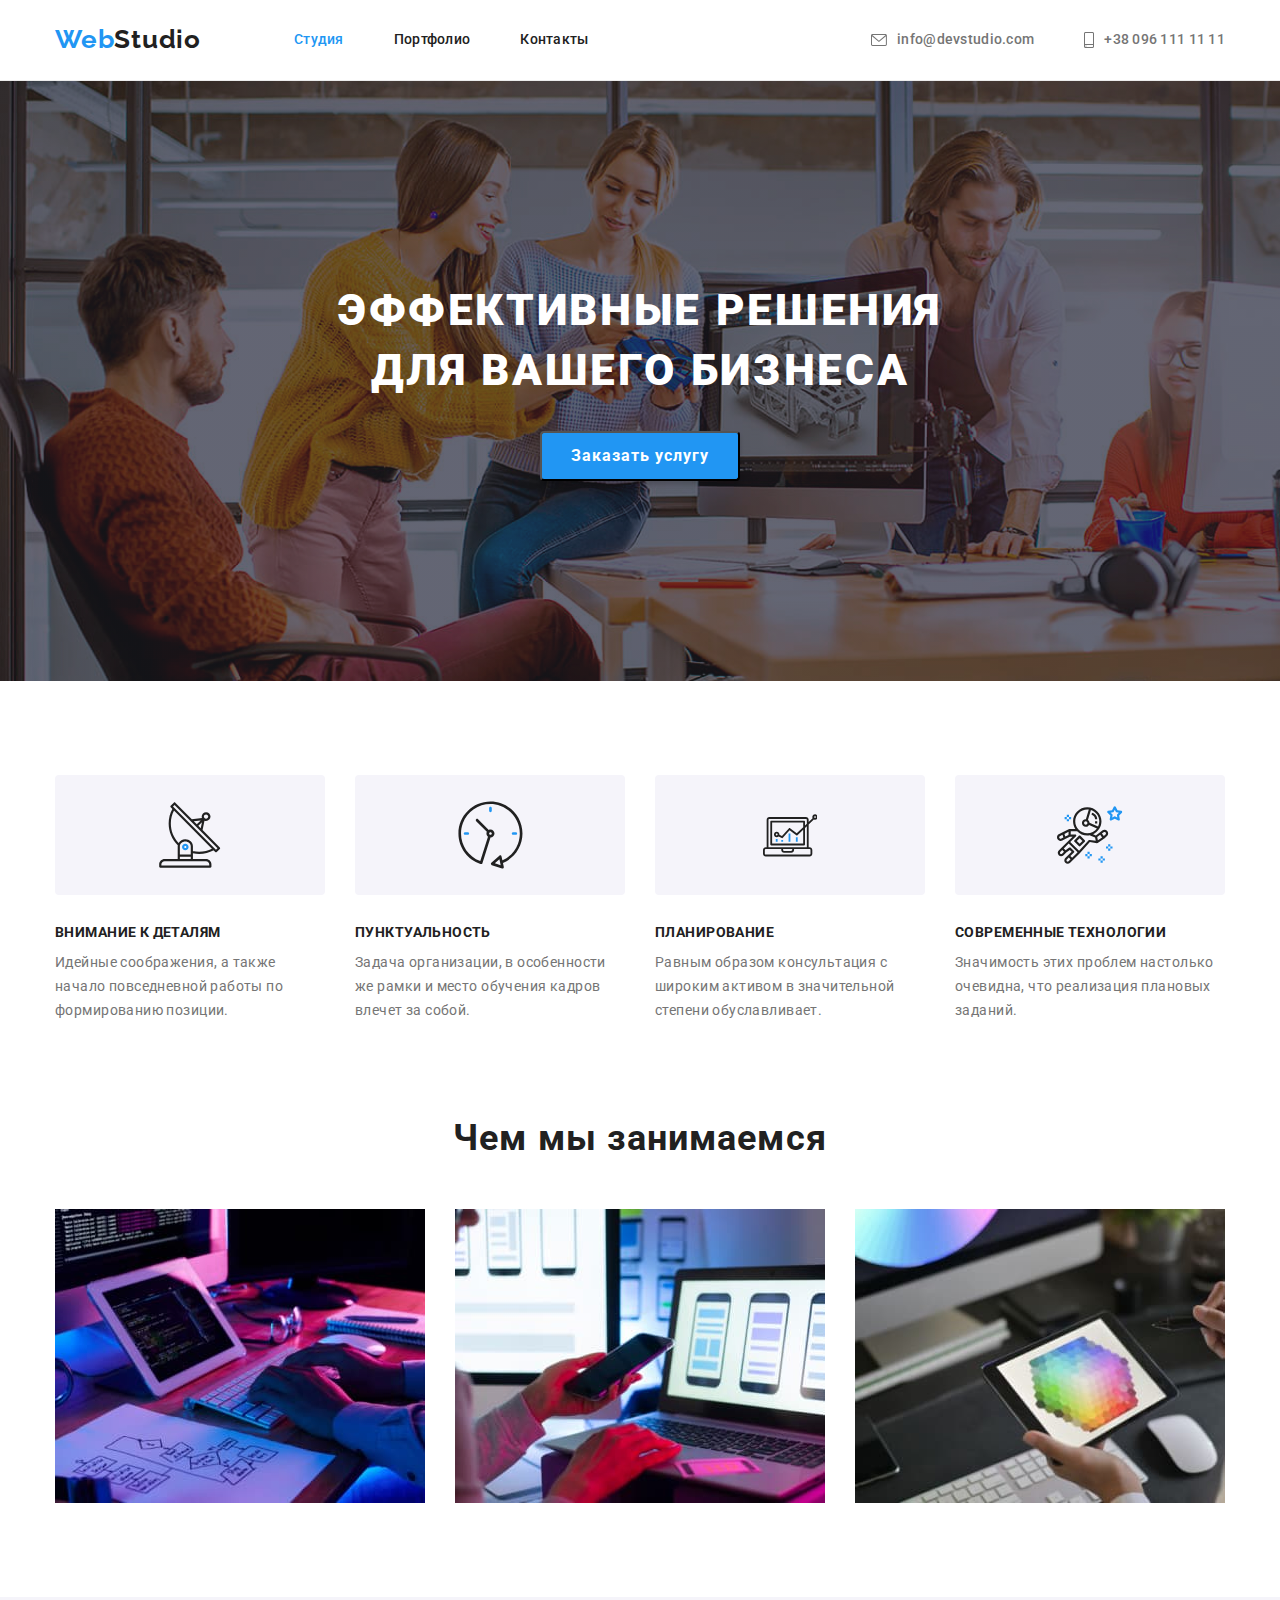
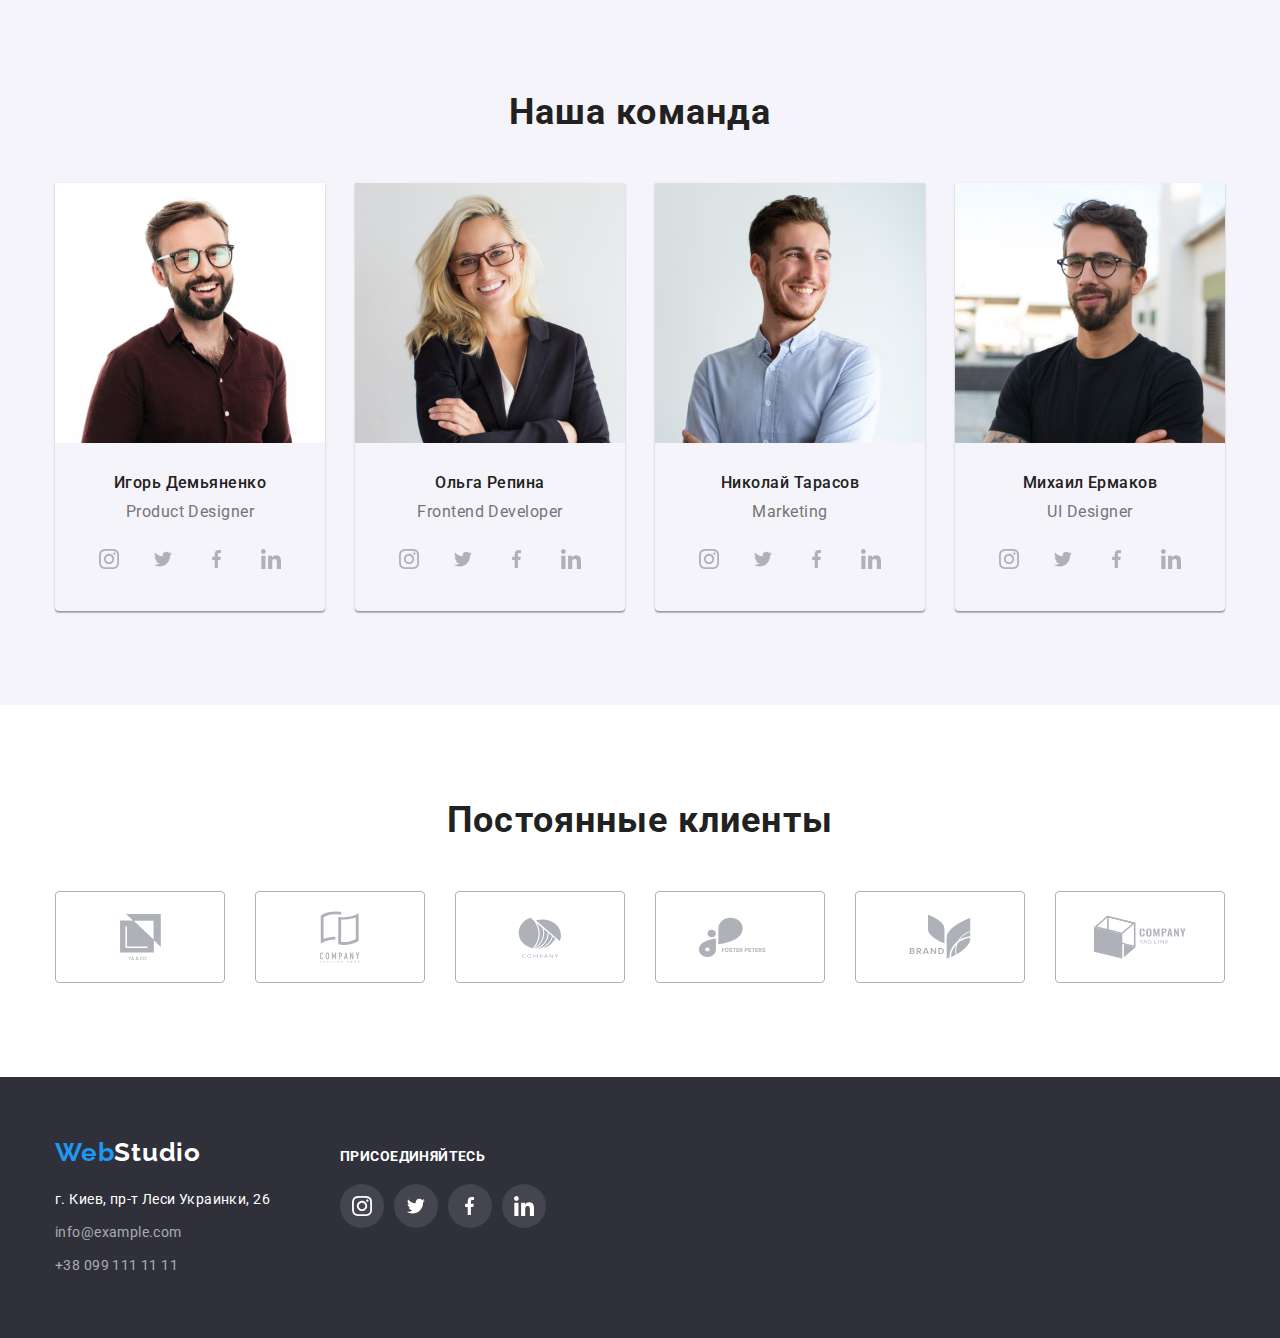
==== index.html @ 5fdf77e5 "переносит из дз4 в репо дз5" ====
<!DOCTYPE html>
<html lang="en">
  <head>
    <meta charset="UTF-8" />
    <meta http-equiv="X-UA-Compatible" content="IE=edge" />
    <meta name="viewport" content="width=device-width, initial-scale=1.0" />
    <link rel="preconnect" href="https://fonts.googleapis.com" />
    <link rel="preconnect" href="https://fonts.gstatic.com" crossorigin />
    <link
      href="https://fonts.googleapis.com/css2?family=Raleway:wght@700&family=Roboto:wght@400;500;700;900&display=swap"
      rel="stylesheet"
    />
    <link
      rel="stylesheet"
      href="https://cdnjs.cloudflare.com/ajax/libs/modern-normalize/1.1.0/modern-normalize.min.css"
    />
    <link rel="stylesheet" href="./css/styles.css" />
    <title>Webstudio</title>
  </head>
  <body>
    <header class="header">
      <div class="container">
        <nav class="header-nav">
          <a href="./index.html" class="logo-link"><span class="logo-accent">Web</span>Studio</a>
          <ul class="nav-list">
            <li class="nav-item">
              <a href="./index.html" class="nav-link current-link">Студия</a>
            </li>
            <li class="nav-item">
              <a href="./portfolio.html" class="nav-link">Портфолио</a>
            </li>
            <li class="nav-item"><a href="" class="nav-link">Контакты</a></li>
          </ul>
          <ul class="contacts-list">
            <li class="contacts-item">
              <a href="mailto:info@devstudio.com" class="contacts-link">
                <svg class="header-icon" width="16px" height="12px">
                  <use href="./images/icons.svg#icon-mail"></use>
                </svg>
                info@devstudio.com
              </a>
            </li>
            <li class="contact-item">
              <a href="tel:+380961111111" class="contacts-link">
                <svg class="header-icon" width="10px" height="16px">
                  <use href="./images/icons.svg#icon-phone"></use></svg
                >+38 096 111 11 11
              </a>
            </li>
          </ul>
        </nav>
      </div>
    </header>
    <main>
      <!------------------------------ Герой ---------------------------------->
        <section class="section hero">
          <div class="container">
            <h1 class="hero-title">Эффективные решения <br />для вашего бизнеса</h1>
            <button type="button" class="button">Заказать услугу</button>
          </div>
        </section>

      <!------------------ Наши преимущества ---------------------------------->
      <section class="section">
        <div class="container">
          <ul class="features-list">
            <li class="features-item">
              <div class="icon-background">
                <svg width="65.32px" height="70px">
                  <use href="./images/icons.svg#icon-antenna"></use>
                </svg>
              </div>
              <h3 class="features-title">Внимание к деталям</h3>
              <p class="features-text">
                Идейные соображения, а также начало повседневной работы по формированию позиции.
              </p>
            </li>
            <li class="features-item">
              <div class="icon-background">
                <svg width="66.96px" height="70px">
                  <use href="./images/icons.svg#icon-clock"></use>
                </svg>
              </div>
              <h3 class="features-title">Пунктуальность</h3>
              <p class="features-text">
                Задача организации, в особенности же рамки и место обучения кадров влечет за собой.
              </p>
            </li>
            <li class="features-item">
              <div class="icon-background">
                <svg width="54.83px" height="60.66px">
                  <use href="./images/icons.svg#icon-diagram"></use>
                </svg>
              </div>
              <h3 class="features-title">Планирование</h3>
              <p class="features-text">
                Равным образом консультация с широким активом в значительной степени обуславливает.
              </p>
            </li>
            <li class="features-item">
              <div class="icon-background">
                <svg width="65.32px" height="70px">
                  <use href="./images/icons.svg#icon-astronaut"></use>
                </svg>
              </div>
              <h3 class="features-title">Современные технологии</h3>
              <p class="features-text">
                Значимость этих проблем настолько очевидна, что реализация плановых заданий.
              </p>
            </li>
          </ul>
        </div>
      </section>
      <!------------------------ Чем мы занимаемся ------------------------->
      <section class="section activity">
        <div class="container">
          <h2 class="section-title">Чем мы занимаемся</h2>
          <ul class="activity-list">
            <li class="activity-item">
              <img src="./images/img.jpg" alt="работа по блок схемам" width="370" height="294" />
            </li>
            <li class="activity-item">
              <img
                src="./images/img1.jpg"
                alt="разработка мобильного по"
                width="370"
                height="294"
              />
            </li>
            <li class="activity-item">
              <img
                src="./images/img2.jpg"
                alt="разработка дизайна проектов"
                width="370"
                height="294"
              />
            </li>
          </ul>
        </div>
      </section>
      <!----------------------- Наша команда ------------------------------------>
      <section class="section team">
        <div class="container">
          <h2 class="section-title">Наша команда</h2>
          <ul class="team-list">
            <li class="team-item">
              <img
                src="./images/igor.jpg"
                alt="сотрудник игорь демьяненко"
                width="270"
                height="260"
                class="teammate-photo"
              />
              <div class="teammate-wrap">
                <h3 class="teammate-name">Игорь Демьяненко</h3>
                <p class="teammate-post">Product Designer</p>
                <ul class="social-list">
                  <li class="social-item">
                    <a href="" class="social-link"
                      ><svg class="social-icon" width="20px" height="20px">
                        <use href="./images/icons.svg#icon-instagram"></use></svg
                    ></a>
                  </li>
                  <li class="social-item">
                    <a href="" class="social-link"
                      ><svg class="social-icon" width="20px" height="16.25px">
                        <use href="./images/icons.svg#icon-twitter"></use></svg
                    ></a>
                  </li>
                  <li class="social-item">
                    <a href="" class="social-link"
                      ><svg class="social-icon" width="10px" height="20px">
                        <use href="./images/icons.svg#icon-facebook"></use></svg
                    ></a>
                  </li>
                  <li class="social-item">
                    <a href="" class="social-link"
                      ><svg class="social-icon" width="20px" height="20px">
                        <use href="./images/icons.svg#icon-linkedin"></use></svg
                    ></a>
                  </li>
                </ul>
              </div>
            </li>
            <li class="team-item">
              <img
                src="./images/olga.jpg"
                alt="сотрудник ольга репина"
                width="270"
                height="260"
                class="teammate-photo"
              />
              <div class="teammate-wrap">
                <h3 class="teammate-name">Ольга Репина</h3>
                <p class="teammate-post">Frontend Developer</p>
                <ul class="social-list">
                  <li class="social-item">
                    <a href="" class="social-link"
                      ><svg class="social-icon" width="20px" height="20px">
                        <use href="./images/icons.svg#icon-instagram"></use></svg
                    ></a>
                  </li>
                  <li class="social-item">
                    <a href="" class="social-link"
                      ><svg class="social-icon" width="20px" height="16.25px">
                        <use href="./images/icons.svg#icon-twitter"></use></svg
                    ></a>
                  </li>
                  <li class="social-item">
                    <a href="" class="social-link"
                      ><svg class="social-icon" width="10px" height="20px">
                        <use href="./images/icons.svg#icon-facebook"></use></svg
                    ></a>
                  </li>
                  <li class="social-item">
                    <a href="" class="social-link"
                      ><svg class="social-icon" width="20px" height="20px">
                        <use href="./images/icons.svg#icon-linkedin"></use></svg
                    ></a>
                  </li>
                </ul>
              </div>
            </li>
            <li class="team-item">
              <img
                src="./images/nikola.jpg"
                alt="сотрудник николай тарасов"
                width="270"
                height="260"
                class="teammate-photo"
              />
              <div class="teammate-wrap">
                <h3 class="teammate-name">Николай Тарасов</h3>
                <p class="teammate-post">Marketing</p>
                <ul class="social-list">
                  <li class="social-item">
                    <a href="" class="social-link"
                      ><svg class="social-icon" width="20px" height="20px">
                        <use href="./images/icons.svg#icon-instagram"></use></svg
                    ></a>
                  </li>
                  <li class="social-item">
                    <a href="" class="social-link"
                      ><svg class="social-icon" width="20px" height="16.25px">
                        <use href="./images/icons.svg#icon-twitter"></use></svg
                    ></a>
                  </li>
                  <li class="social-item">
                    <a href="" class="social-link"
                      ><svg class="social-icon" width="10px" height="20px">
                        <use href="./images/icons.svg#icon-facebook"></use></svg
                    ></a>
                  </li>
                  <li class="social-item">
                    <a href="" class="social-link"
                      ><svg class="social-icon" width="20px" height="20px">
                        <use href="./images/icons.svg#icon-linkedin"></use></svg
                    ></a>
                  </li>
                </ul>
              </div>
            </li>
            <li class="team-item">
              <img
                src="./images/mihail.jpg"
                alt="сотрудник михаил ермаков"
                width="270"
                height="260"
                class="teammate-photo"
              />
              <div class="teammate-wrap">
                <h3 class="teammate-name">Михаил Ермаков</h3>
                <p class="teammate-post">UI Designer</p>
                <ul class="social-list">
                  <li class="social-item">
                    <a href="" class="social-link"
                      ><svg class="social-icon" width="20px" height="20px">
                        <use href="./images/icons.svg#icon-instagram"></use></svg
                    ></a>
                  </li>
                  <li class="social-item">
                    <a href="" class="social-link"
                      ><svg class="social-icon" width="20px" height="16.25px">
                        <use href="./images/icons.svg#icon-twitter"></use></svg
                    ></a>
                  </li>
                  <li class="social-item">
                    <a href="" class="social-link"
                      ><svg class="social-icon" width="10px" height="20px">
                        <use href="./images/icons.svg#icon-facebook"></use></svg
                    ></a>
                  </li>
                  <li class="social-item">
                    <a href="" class="social-link"
                      ><svg class="social-icon" width="20px" height="20px">
                        <use href="./images/icons.svg#icon-linkedin"></use></svg
                    ></a>
                  </li>
                </ul>
              </div>
            </li>
          </ul>
        </div>
      </section>
      <section class="section">
        <div class="container">
          <h2 class="section-title">Постоянные клиенты</h2>
          <ul class="clients-list">
            <li class="clients-item">
              <a href="" class="clients-link">
                <svg class="clients-icon" width="41px" height="46.7px">
                  <use href="./images/icons.svg#icon-yaco"></use>
                </svg>
              </a>
            </li>
            <li class="clients-item">
              <a href="" class="clients-link">
                <svg class="clients-icon" width="40px" height="52px">
                  <use href="./images/icons.svg#icon-taglinehere"></use>
                </svg>
              </a>
            </li>
            <li class="clients-item">
              <a href="" class="clients-link">
                <svg class="clients-icon" width="43.46px" height="41.18px">
                  <use href="./images/icons.svg#icon-company"></use>
                </svg>
              </a>
            </li>
            <li class="clients-item">
              <a href="" class="clients-link">
                <svg class="clients-icon" width="84.44px" height="40.62px">
                  <use href="./images/icons.svg#icon-foresterpeters"></use>
                </svg>
              </a>
            </li>
            <li class="clients-item">
              <a href="" class="clients-link">
                <svg class="clients-icon" width="62.54px" height="45.43px">
                  <use href="./images/icons.svg#icon-brand"></use>
                </svg>
              </a>
            </li>
            <li class="clients-item">
              <a href="" class="clients-link">
                <svg class="clients-icon" width="93.79px" height="43.93px">
                  <use href="./images/icons.svg#icon-companytagline"></use>
                </svg>
              </a>
            </li>
          </ul>
        </div>
      </section>
    </main>
    <footer class="footer-section">
      <div class="container footer">
        <div class="address-wrapper">
          <a href="/" class="footer-logo"><span class="logo-accent">Web</span>Studio</a>
          <address class="address">
            г. Киев, пр-т Леси Украинки, 26
            <a href="mailto:info@example.com" class="footer-contacts">info@example.com</a>
            <a href="tel:+380991111111" class="footer-contacts">+38 099 111 11 11</a>
          </address>
        </div>
        <div class="slogan-wrap">
          <h3 class="footer-slogan">Присоединяйтесь</h3>
          <ul class="social-list footer">
            <li class="social-item">
              <a href="" class="social-link footer"
                ><svg class="social-icon" width="20px" height="20px">
                  <use href="./images/icons.svg#icon-instagram"></use></svg
              ></a>
            </li>
            <li class="social-item">
              <a href="" class="social-link footer"
                ><svg class="social-icon" width="20px" height="16.25px">
                  <use href="./images/icons.svg#icon-twitter"></use></svg
              ></a>
            </li>
            <li class="social-item">
              <a href="" class="social-link footer"
                ><svg class="social-icon" width="10px" height="20px">
                  <use href="./images/icons.svg#icon-facebook"></use></svg
              ></a>
            </li>
            <li class="social-item">
              <a href="" class="social-link footer"
                ><svg class="social-icon" width="20px" height="20px">
                  <use href="./images/icons.svg#icon-linkedin"></use></svg
              ></a>
            </li>
          </ul>
        </div>
      </div>
    </footer>
  </body>
</html>
---- css/styles.css ----
:root {
    --brand-color:#2196F3;
    --title-color:#212121;
    --text-color:#757575;
    --white-color:#FFFFFF;
    --contact-color:rgba(255, 255, 255, 0.6);
    --main-background:#FFFFFF;
    --secondary-background:#F5F4FA;
    --icon-color:#AFB1B8;
}

body {
    color: var(--text-color);
    font-family: roboto, sans-serif;
}

ul {
list-style: none;
margin: 0px;
padding: 0px;
}

h1,h2,h3,h4,h5,h6 {
    margin: 0px;
}

p{
    margin: 0px;
}

img {
    display: block;
    max-width: 100%;
    height: auto;
}

.container {
    width: 1200px;
    margin: 0 auto;
    padding-left: 15px;
    padding-right: 15px;
}

/* Header */
.header {
    border-bottom: 1px solid #ECECEC;
}

.header-nav {
    display: flex;
    align-items: center;
}

.logo-accent {
    color:var(--brand-color);
}

.logo-link {
    display: block;
    padding-top: 24px;
    padding-bottom: 25px;
    margin-right: 93px;

    color:var(--title-color);

    font-family: Raleway, sans-serif;
    font-weight: 700;
    font-size: 26px;
    line-height: 1.19;
    letter-spacing: 0.03em;
    text-decoration: none;
}

.nav-list {
    display: flex;

    color: var(--title-color);

    font-weight: 500;
    font-size: 14px;
    line-height: 1.14;
    letter-spacing: 0.02em;
    list-style: none;
}

.nav-item:not(:last-child) {
    margin-right: 50px;
}

.nav-link {
    display: block;
    padding-top: 32px;
    padding-bottom: 32px;

    color: inherit;
    text-decoration: none;
}

.nav-link:hover, .nav-link:focus, .contacts-link:hover, .contacts-link:focus {
    color: var(--brand-color);
}

.contacts-list {
    display: flex;
    margin-left: auto;
    align-items: center;
}

.contacts-item:not(:last-child) {
    margin-right: 50px;
}

.contacts-link {
    display: flex;
    padding-top: 32px;
    padding-bottom: 32px;
    align-items: center;
    color: var(--text-color);

    font-weight: 500;
    font-size: 14px;
    line-height: 1.14;
    letter-spacing: 0.02em;
    text-decoration: none;
}

.header-icon {
    margin-right: 10px;
    fill: currentColor;
}

.current-link {
    color: var(--brand-color);
}

/* Hero */

.section.hero {
    max-width: 1600px;
    height: 600px;
    margin-left: auto;
    margin-right: auto;
    padding-top: 200px;
    padding-bottom: 200px;
    
    background-image: linear-gradient(to right, rgba(47, 48, 58, 0.4), rgba(47, 48, 58, 0.4)), url(../images/hero-img.png);
    
    background-size: cover;
    text-align: center;
}

.hero-title {
    margin-bottom: 30px;
    color: var(--white-color);

    font-weight: 900;
    font-size: 44px;
    line-height: 1.36;
    text-align: center;
    letter-spacing: 0.06em;
    text-transform: uppercase;
}

.button {
    display: inline-block;
    width: 200px;
    height: 50px;
    
    color: var(--white-color);
    background-color: var(--brand-color);
    border-radius: 4px;
    box-shadow: 0px 4px 4px rgba(0, 0, 0, 0.15);   

    font-weight: 700;
    font-size: 16px;
    line-height: 1.88;
    text-align: center;
    letter-spacing: 0.06em;

    cursor: pointer;
}

/*Our features */
.section {
    padding-top: 94px;
    padding-bottom: 94px;
    background-color: var(--main-background);
}

.features-list {
    display: flex;
}

.features-item {
    width: 270px;
}

.features-item:not(:last-child) {
    margin-right: 30px;
}

.icon-background {
    display: flex;
    justify-content: center;
    align-items: center;
    width: 270px;
    height: 120px;
    margin-bottom: 30px;

    background: var(--secondary-background);
    border-radius: 4px;
}

.features-title {
    margin-bottom: 10px;
    color: var(--title-color);

    font-weight: 700;
    font-size: 14px;
    line-height: 1.14;
    letter-spacing: 0.03em;
    text-transform: uppercase;
}

.features-text {
    font-weight: 400;
    font-size: 14px;
    line-height: 1.71;
    letter-spacing: 0.03em;
}

/*Activity*/

.section.activity {
    padding-top: 0px;
}

.section-title {
    margin-bottom: 50px;
    color: var(--title-color);

    font-weight: 700;
    font-size: 36px;
    line-height: 1.17;
    text-align: center;
    letter-spacing: 0.03em;
}

.activity-list {
    display: flex;
}

.activity-item {
    width: calc((100% - 60px) /3);
}

.activity-item:not(:last-child) {
    margin-right: 30px;
}

 /* Team */
.team {
    background-color: var(--secondary-background);
}

.team-list {
    display: flex;
}

.team-item {
    width: calc((100%-90)/4);
    margin-right: 30px;

    box-shadow: 0px 1px 3px rgba(0, 0, 0, 0.12),
    0px 1px 1px rgba(0, 0, 0, 0.14),
    0px 2px 1px rgba(0, 0, 0, 0.2);
    border-radius: 0px 0px 4px 4px;
}

.team-item:nth-child(4n) {
    margin-right: 0px;
}

.teammate-wrap {
    padding-top: 30px;
    padding-bottom: 30px;
}

.teammate-name {
    color: var(--title-color);

    font-weight: 500;
    font-size: 16px;
    line-height: 1.19;
    text-align: center;
    letter-spacing: 0.03em;
}

.teammate-post {
    margin-top: 10px;
    font-weight: 400;
    font-size: 16px;
    line-height: 1.19;
    text-align: center;
    letter-spacing: 0.03em;
}

.social-item:not(:last-child) {
    margin-right: 10px;
}

.social-list {
    display: flex;
    align-items: center;
    justify-content: center;

    margin-top: 16px;
}

.social-link {
    display: flex;
    align-items: center;
    justify-content: center;
    
    width: 44px;
    height: 44px;

    color: var(--icon-color);

    border-radius: 50%;
}

.social-icon {
    fill: currentColor;
}

.social-link:hover, .social-link:focus {
    color: var(--white-color);
    background-color: var(--brand-color);
}

.clients-list {
    display: flex;
    align-items: center;
    justify-content: center;
}

.clients-item:not(:last-child) {
    margin-right: 30px;
}

.clients-link{
    display:flex;
    align-items: center;
    justify-content: center;

    width: 170px;
    height: 92px;

    color: var(--icon-color);

    border: 1px solid #AFB1B8;
    border-radius: 4px;
    }

    .clients-icon {
        fill: currentColor;
    }

.clients-link:hover, .clients-link:focus {
    border-color: var(--brand-color);
    color: var(--brand-color);

}


/* Footer */
.footer-section {
    background-color: #2F303A;
    padding: 60px 0px;
}

.container.footer {
    display: flex;
    align-items: baseline;
}

.address-wrapper {
    margin-right: 70px;
}

.footer-logo {
    color: #FFFFFF;

    font-family: raleway, sans-serif;
    font-weight: 700;
    font-size: 26px;
    line-height: 1.19;
    letter-spacing: 0.03em;
    text-decoration: none;
}

.address {
    margin-top: 20px;

    color: #FFFFFF;

    font-style: normal;
    font-weight: 400;
    font-size: 14px;
    line-height: 1.71;
    letter-spacing: 0.03em;
}

.footer-contacts {
    display: block;
    margin-top: 9px;

    color: rgba(255, 255, 255, 0.6);
    text-decoration: none;
}

.footer-contacts:hover, .footer-contacts:focus {
    color: var(--brand-color);
}

.footer-slogan {
    color: var(--white-color);
    font-weight: 700;
    font-size: 14px;
    line-height: 16px;
    text-transform: uppercase;
    letter-spacing: 0.03em;
}

.social-list.footer {
    display: flex;
    margin-top: 20px;
}

.social-link.footer {
    color: var(--white-color);
    background-color: rgba(255, 255, 255, 0.1);
}

.social-link.footer:hover, .social-link.footer:focus {
    background-color: var(--brand-color);
}
/* Portfolio.html */
/*Projects */
.projects-button {
    color: var(--title-color);
    background-color: #F5F4FA;
    border: none;
    border-radius: 4px;

    font-weight: 500;
    font-size: 16px;
    line-height: 1.62;
    text-align: center;
    letter-spacing: 0.03em;
}

.filter-list {
    display: flex;
    justify-content: center;
}

.filter-item:not(:last-child) {
    margin-right: 8px;
}

.projects-button {
    padding: 6px 22px;
}

.projects-button:hover, .projects-button:focus {
    color: var(--white-color);
    background-color: var(--brand-color);

    box-shadow: 0px 3px 1px rgba(0, 0, 0, 0.1),
    0px 1px 2px rgba(0, 0, 0, 0.08),
    0px 2px 2px rgba(0, 0, 0, 0.12);
    
    cursor: pointer;
}

.projects-list {
    display: flex;
    flex-wrap: wrap;
    margin-top: 50px;
}

.projects-item {
    width: calc((100% - 60px) / 3);
    margin-right: 30px;
    margin-bottom: 30px;
}

.projects-item:hover, .projects-item:focus {
    box-shadow: 0px 1px 1px rgba(0, 0, 0, 0.12),
    0px 4px 4px rgba(0, 0, 0, 0.06),
    1px 4px 6px rgba(0, 0, 0, 0.16);

    cursor: pointer;
}

.projects-item:nth-last-child(-n + 3) {
    margin-bottom: 0px;
}


.projects-item:nth-child(3n) {
    margin-right: 0px;
}

.projects-wrap {
    padding-top: 20px;
    padding-left: 24px;
    padding-bottom: 20px;
    border-bottom: 1px solid #EEEEEE;
    border-left: 1px solid #EEEEEE;
    border-right: 1px solid #EEEEEE;
}

.project-name {
    color: var(--title-color);

    font-weight: 700;
    font-size: 18px;
    line-height: 2;
    letter-spacing: 0.06em;
}

.project-type {
margin-top: 4px;
font-weight: 400;
font-size: 16px;
line-height: 1.87;
letter-spacing: 0.03em;
}
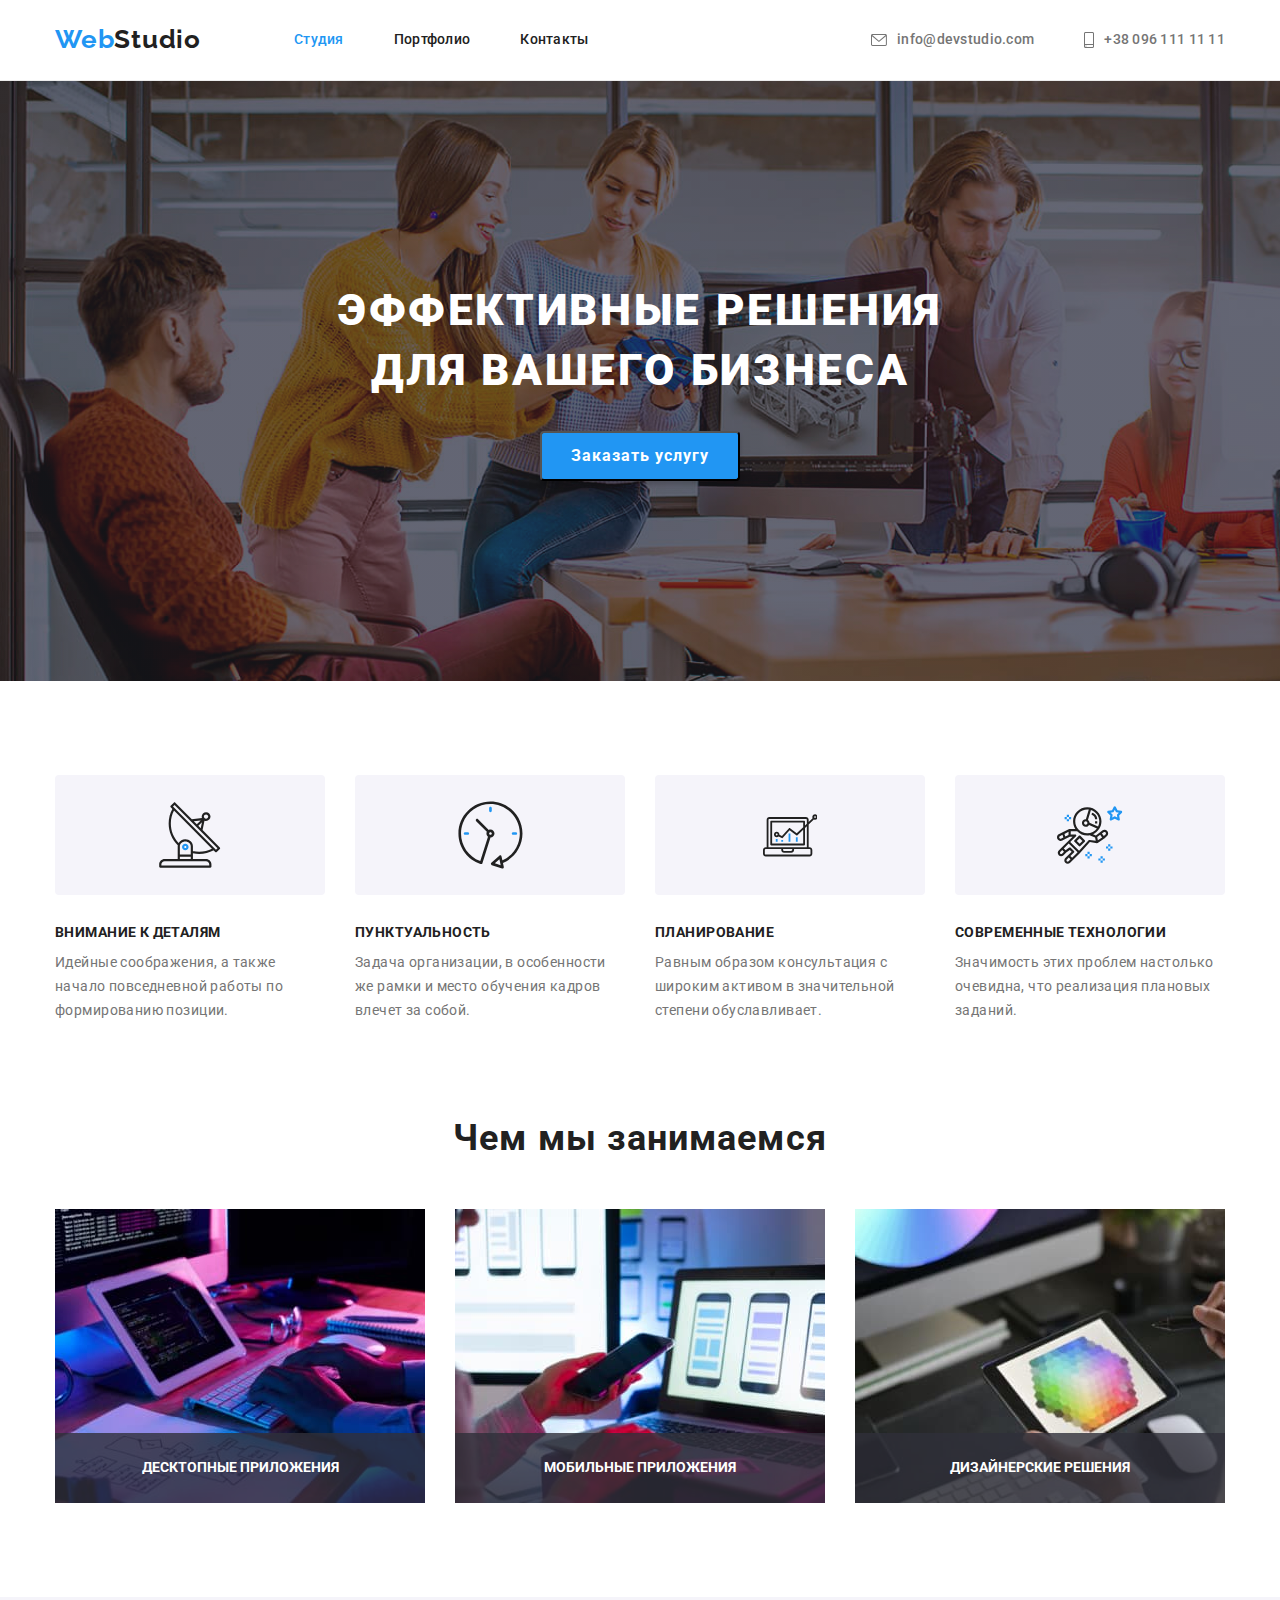
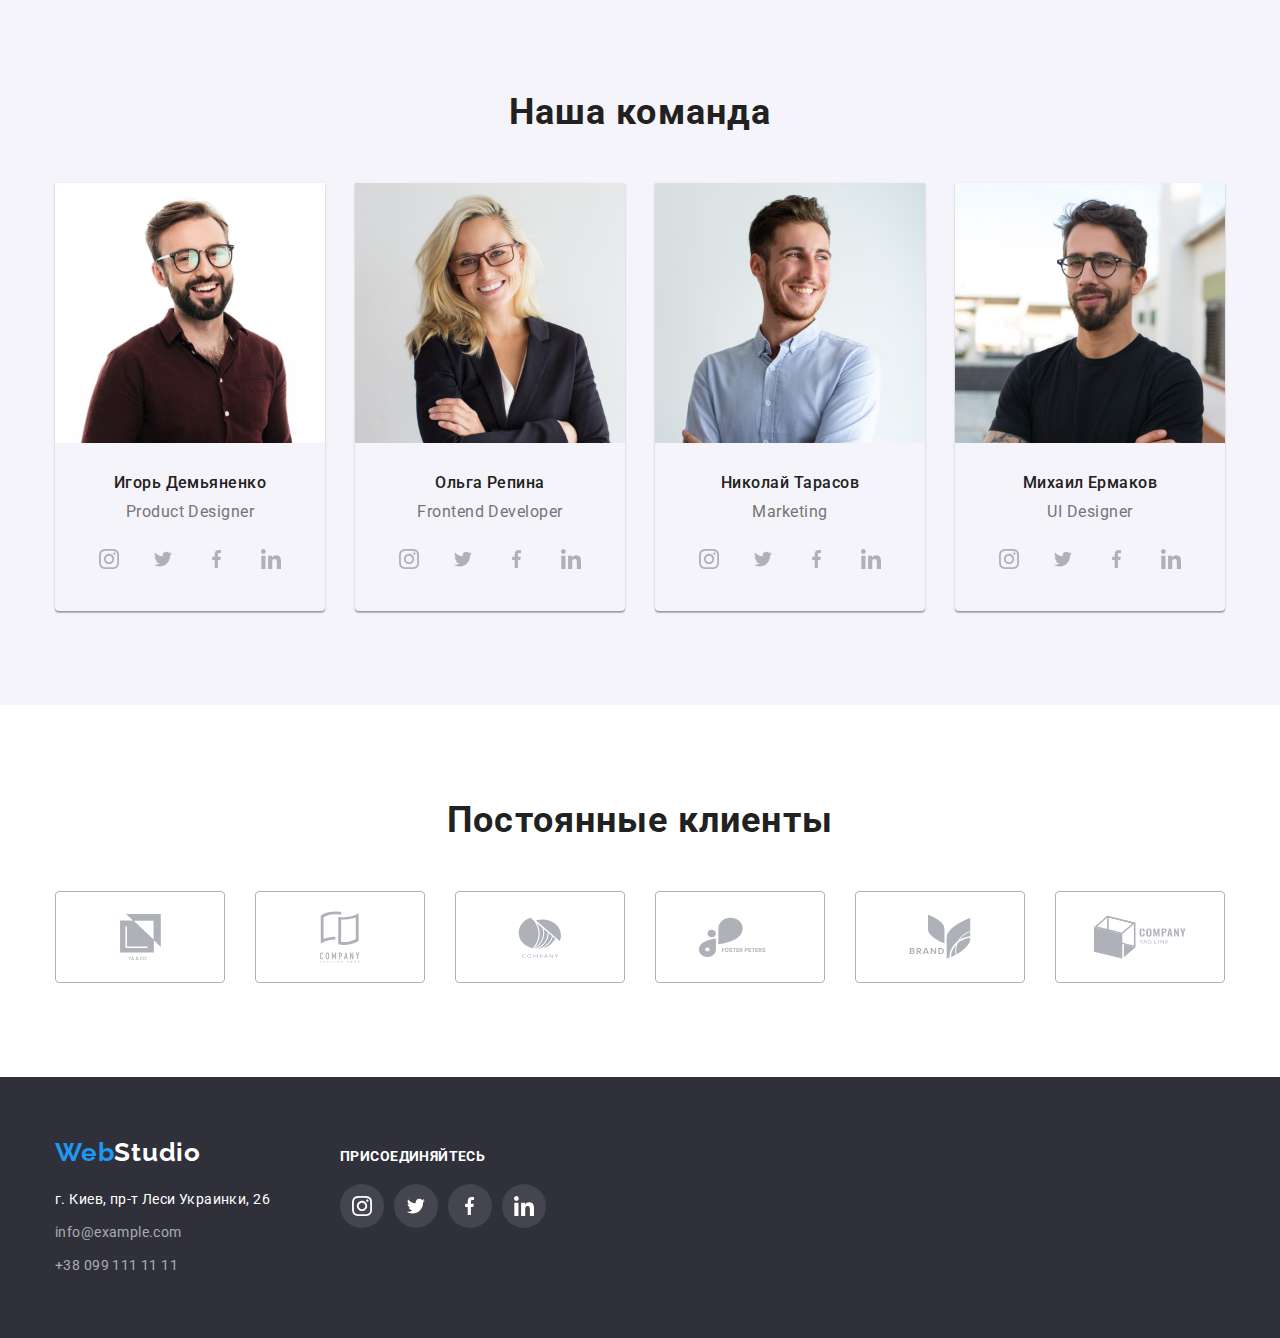
==== commit 5fdd2b00: "добавляет позиционирование жлемента активити" ====
--- a/index.html
+++ b/index.html
@@ -53,12 +53,12 @@
     </header>
     <main>
       <!------------------------------ Герой ---------------------------------->
-        <section class="section hero">
-          <div class="container">
-            <h1 class="hero-title">Эффективные решения <br />для вашего бизнеса</h1>
-            <button type="button" class="button">Заказать услугу</button>
-          </div>
-        </section>
+      <section class="section hero">
+        <div class="container">
+          <h1 class="hero-title">Эффективные решения <br />для вашего бизнеса</h1>
+          <button type="button" class="button">Заказать услугу</button>
+        </div>
+      </section>
 
       <!------------------ Наши преимущества ---------------------------------->
       <section class="section">
@@ -118,6 +118,7 @@
           <ul class="activity-list">
             <li class="activity-item">
               <img src="./images/img.jpg" alt="работа по блок схемам" width="370" height="294" />
+              <div class="activity-thumb"><p class="thumb-text">Десктопные приложения</p></div>
             </li>
             <li class="activity-item">
               <img
@@ -126,6 +127,7 @@
                 width="370"
                 height="294"
               />
+              <div class="activity-thumb"><p class="thumb-text">Мобильные приложения</p></div>
             </li>
             <li class="activity-item">
               <img
@@ -134,6 +136,7 @@
                 width="370"
                 height="294"
               />
+              <div class="activity-thumb"><p class="thumb-text">Дизайнерские решения</p></div>
             </li>
           </ul>
         </div>
--- a/css/styles.css
+++ b/css/styles.css
@@ -1,12 +1,12 @@
 :root {
-    --brand-color:#2196F3;
-    --title-color:#212121;
-    --text-color:#757575;
-    --white-color:#FFFFFF;
-    --contact-color:rgba(255, 255, 255, 0.6);
-    --main-background:#FFFFFF;
-    --secondary-background:#F5F4FA;
-    --icon-color:#AFB1B8;
+    --brand-color: #2196f3;
+    --title-color: #212121;
+    --text-color: #757575;
+    --white-color: #ffffff;
+    --contact-color: rgba(255, 255, 255, 0.6);
+    --main-background: #ffffff;
+    --secondary-background: #f5f4fa;
+    --icon-color: #afb1b8;
 }
 
 body {
@@ -15,16 +15,21 @@
 }
 
 ul {
-list-style: none;
-margin: 0px;
-padding: 0px;
-}
-
-h1,h2,h3,h4,h5,h6 {
+    list-style: none;
     margin: 0px;
-}
-
-p{
+    padding: 0px;
+}
+
+h1,
+h2,
+h3,
+h4,
+h5,
+h6 {
+    margin: 0px;
+}
+
+p {
     margin: 0px;
 }
 
@@ -43,7 +48,7 @@
 
 /* Header */
 .header {
-    border-bottom: 1px solid #ECECEC;
+    border-bottom: 1px solid #ececec;
 }
 
 .header-nav {
@@ -52,7 +57,7 @@
 }
 
 .logo-accent {
-    color:var(--brand-color);
+    color: var(--brand-color);
 }
 
 .logo-link {
@@ -61,7 +66,7 @@
     padding-bottom: 25px;
     margin-right: 93px;
 
-    color:var(--title-color);
+    color: var(--title-color);
 
     font-family: Raleway, sans-serif;
     font-weight: 700;
@@ -96,7 +101,10 @@
     text-decoration: none;
 }
 
-.nav-link:hover, .nav-link:focus, .contacts-link:hover, .contacts-link:focus {
+.nav-link:hover,
+.nav-link:focus,
+.contacts-link:hover,
+.contacts-link:focus {
     color: var(--brand-color);
 }
 
@@ -142,9 +150,10 @@
     margin-right: auto;
     padding-top: 200px;
     padding-bottom: 200px;
-    
-    background-image: linear-gradient(to right, rgba(47, 48, 58, 0.4), rgba(47, 48, 58, 0.4)), url(../images/hero-img.png);
-    
+
+    background-image: linear-gradient(to right, rgba(47, 48, 58, 0.4), rgba(47, 48, 58, 0.4)),
+        url(../images/hero-img.png);
+
     background-size: cover;
     text-align: center;
 }
@@ -165,11 +174,11 @@
     display: inline-block;
     width: 200px;
     height: 50px;
-    
+
     color: var(--white-color);
     background-color: var(--brand-color);
     border-radius: 4px;
-    box-shadow: 0px 4px 4px rgba(0, 0, 0, 0.15);   
+    box-shadow: 0px 4px 4px rgba(0, 0, 0, 0.15);
 
     font-weight: 700;
     font-size: 16px;
@@ -251,14 +260,40 @@
 }
 
 .activity-item {
-    width: calc((100% - 60px) /3);
+    position: relative;
+
+    width: calc((100% - 60px) / 3);
 }
 
 .activity-item:not(:last-child) {
     margin-right: 30px;
 }
 
- /* Team */
+.activity-thumb {
+    display: flex;
+    justify-content: center;
+    align-items: center;
+
+    position: absolute;
+    left: 0%;
+    bottom: 0%;
+
+    width: 370px;
+    height: 70px;
+
+    background-color: rgba(47, 48, 58, 0.8);
+}
+
+.thumb-text {
+    color: var(--white-color);
+    font-weight: 700;
+    text-transform: uppercase;
+
+    font-size: 14px;
+    line-height: 1.14;
+}
+
+/* Team */
 .team {
     background-color: var(--secondary-background);
 }
@@ -268,12 +303,11 @@
 }
 
 .team-item {
-    width: calc((100%-90)/4);
+    width: calc((100%-90) / 4);
     margin-right: 30px;
 
-    box-shadow: 0px 1px 3px rgba(0, 0, 0, 0.12),
-    0px 1px 1px rgba(0, 0, 0, 0.14),
-    0px 2px 1px rgba(0, 0, 0, 0.2);
+    box-shadow: 0px 1px 3px rgba(0, 0, 0, 0.12), 0px 1px 1px rgba(0, 0, 0, 0.14),
+        0px 2px 1px rgba(0, 0, 0, 0.2);
     border-radius: 0px 0px 4px 4px;
 }
 
@@ -321,7 +355,7 @@
     display: flex;
     align-items: center;
     justify-content: center;
-    
+
     width: 44px;
     height: 44px;
 
@@ -334,7 +368,8 @@
     fill: currentColor;
 }
 
-.social-link:hover, .social-link:focus {
+.social-link:hover,
+.social-link:focus {
     color: var(--white-color);
     background-color: var(--brand-color);
 }
@@ -349,8 +384,8 @@
     margin-right: 30px;
 }
 
-.clients-link{
-    display:flex;
+.clients-link {
+    display: flex;
     align-items: center;
     justify-content: center;
 
@@ -359,24 +394,23 @@
 
     color: var(--icon-color);
 
-    border: 1px solid #AFB1B8;
+    border: 1px solid #afb1b8;
     border-radius: 4px;
-    }
-
-    .clients-icon {
-        fill: currentColor;
-    }
-
-.clients-link:hover, .clients-link:focus {
+}
+
+.clients-icon {
+    fill: currentColor;
+}
+
+.clients-link:hover,
+.clients-link:focus {
     border-color: var(--brand-color);
     color: var(--brand-color);
-
-}
-
+}
 
 /* Footer */
 .footer-section {
-    background-color: #2F303A;
+    background-color: #2f303a;
     padding: 60px 0px;
 }
 
@@ -390,7 +424,7 @@
 }
 
 .footer-logo {
-    color: #FFFFFF;
+    color: #ffffff;
 
     font-family: raleway, sans-serif;
     font-weight: 700;
@@ -403,7 +437,7 @@
 .address {
     margin-top: 20px;
 
-    color: #FFFFFF;
+    color: #ffffff;
 
     font-style: normal;
     font-weight: 400;
@@ -420,7 +454,8 @@
     text-decoration: none;
 }
 
-.footer-contacts:hover, .footer-contacts:focus {
+.footer-contacts:hover,
+.footer-contacts:focus {
     color: var(--brand-color);
 }
 
@@ -443,14 +478,16 @@
     background-color: rgba(255, 255, 255, 0.1);
 }
 
-.social-link.footer:hover, .social-link.footer:focus {
+.social-link.footer:hover,
+.social-link.footer:focus {
     background-color: var(--brand-color);
 }
+
 /* Portfolio.html */
 /*Projects */
 .projects-button {
     color: var(--title-color);
-    background-color: #F5F4FA;
+    background-color: #f5f4fa;
     border: none;
     border-radius: 4px;
 
@@ -474,14 +511,14 @@
     padding: 6px 22px;
 }
 
-.projects-button:hover, .projects-button:focus {
+.projects-button:hover,
+.projects-button:focus {
     color: var(--white-color);
     background-color: var(--brand-color);
 
-    box-shadow: 0px 3px 1px rgba(0, 0, 0, 0.1),
-    0px 1px 2px rgba(0, 0, 0, 0.08),
-    0px 2px 2px rgba(0, 0, 0, 0.12);
-    
+    box-shadow: 0px 3px 1px rgba(0, 0, 0, 0.1), 0px 1px 2px rgba(0, 0, 0, 0.08),
+        0px 2px 2px rgba(0, 0, 0, 0.12);
+
     cursor: pointer;
 }
 
@@ -497,10 +534,10 @@
     margin-bottom: 30px;
 }
 
-.projects-item:hover, .projects-item:focus {
-    box-shadow: 0px 1px 1px rgba(0, 0, 0, 0.12),
-    0px 4px 4px rgba(0, 0, 0, 0.06),
-    1px 4px 6px rgba(0, 0, 0, 0.16);
+.projects-item:hover,
+.projects-item:focus {
+    box-shadow: 0px 1px 1px rgba(0, 0, 0, 0.12), 0px 4px 4px rgba(0, 0, 0, 0.06),
+        1px 4px 6px rgba(0, 0, 0, 0.16);
 
     cursor: pointer;
 }
@@ -508,7 +545,6 @@
 .projects-item:nth-last-child(-n + 3) {
     margin-bottom: 0px;
 }
-
 
 .projects-item:nth-child(3n) {
     margin-right: 0px;
@@ -518,9 +554,9 @@
     padding-top: 20px;
     padding-left: 24px;
     padding-bottom: 20px;
-    border-bottom: 1px solid #EEEEEE;
-    border-left: 1px solid #EEEEEE;
-    border-right: 1px solid #EEEEEE;
+    border-bottom: 1px solid #eeeeee;
+    border-left: 1px solid #eeeeee;
+    border-right: 1px solid #eeeeee;
 }
 
 .project-name {
@@ -533,9 +569,9 @@
 }
 
 .project-type {
-margin-top: 4px;
-font-weight: 400;
-font-size: 16px;
-line-height: 1.87;
-letter-spacing: 0.03em;
+    margin-top: 4px;
+    font-weight: 400;
+    font-size: 16px;
+    line-height: 1.87;
+    letter-spacing: 0.03em;
 }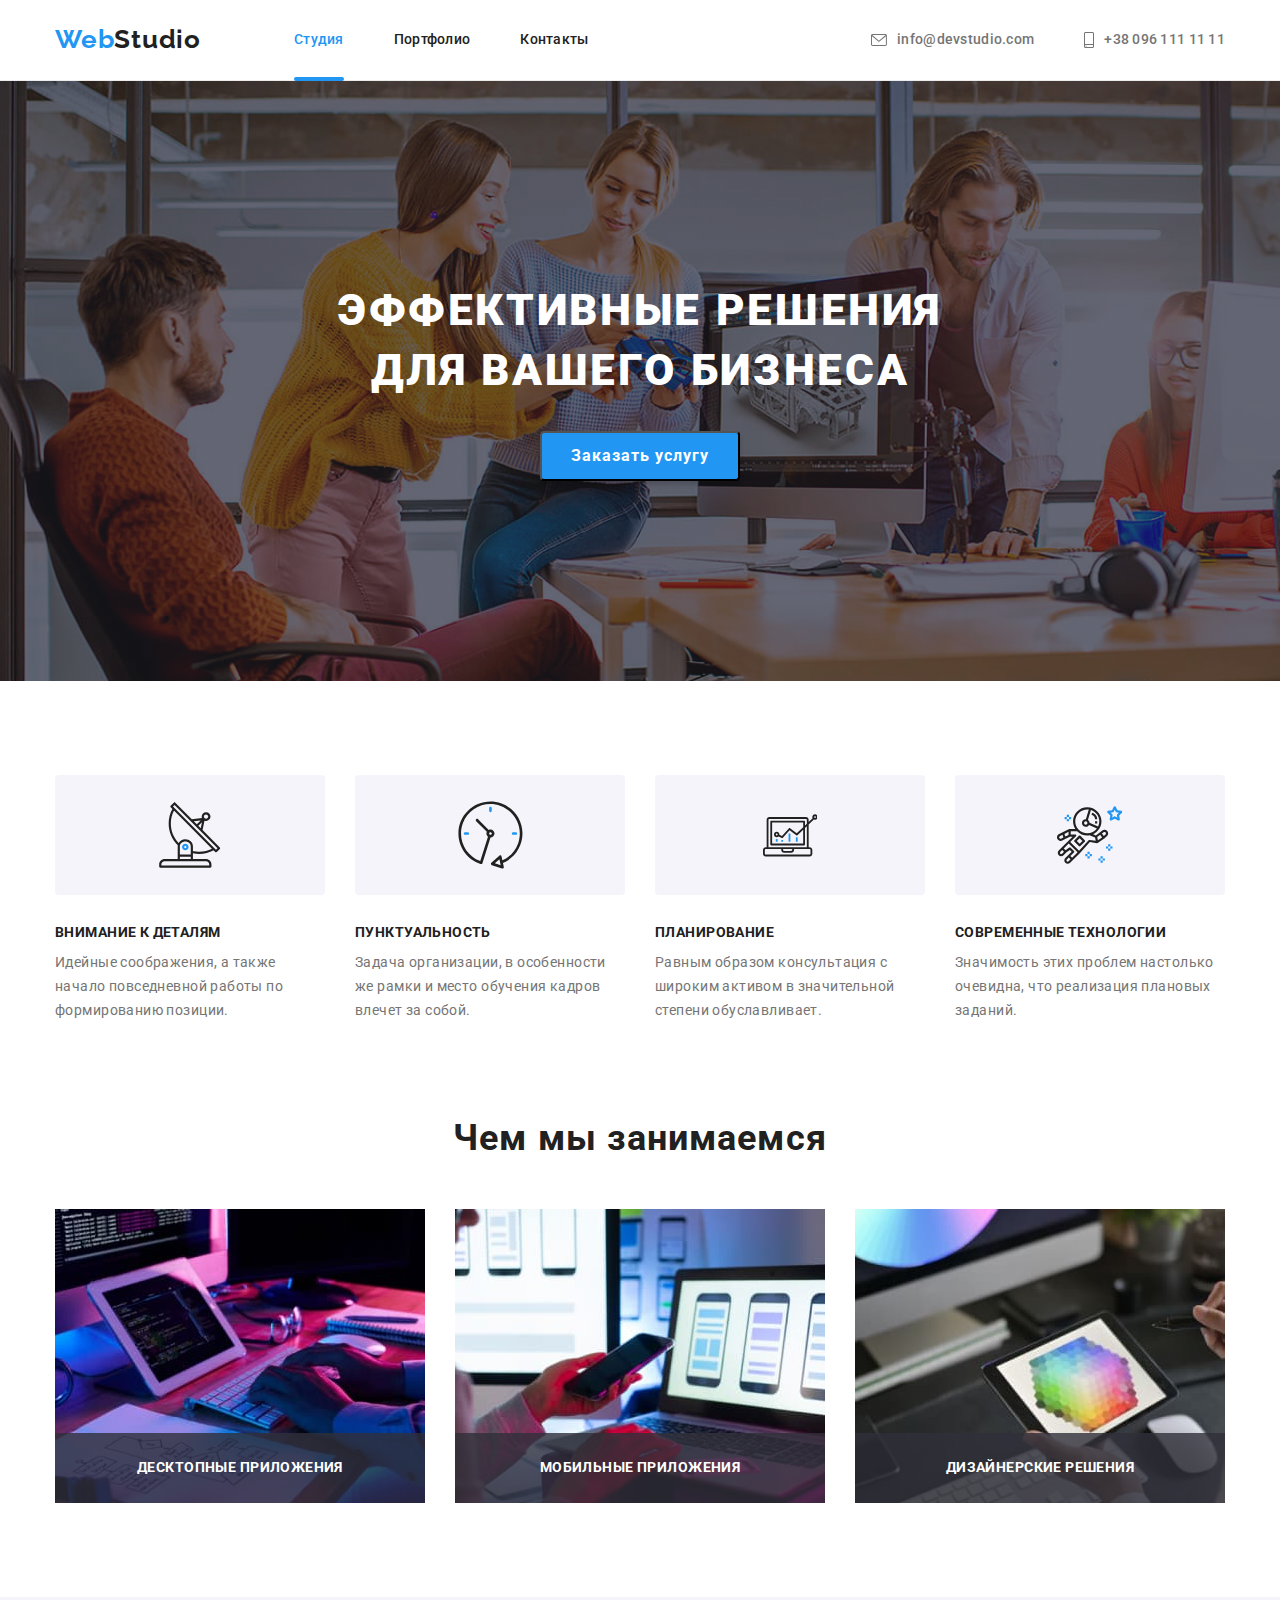
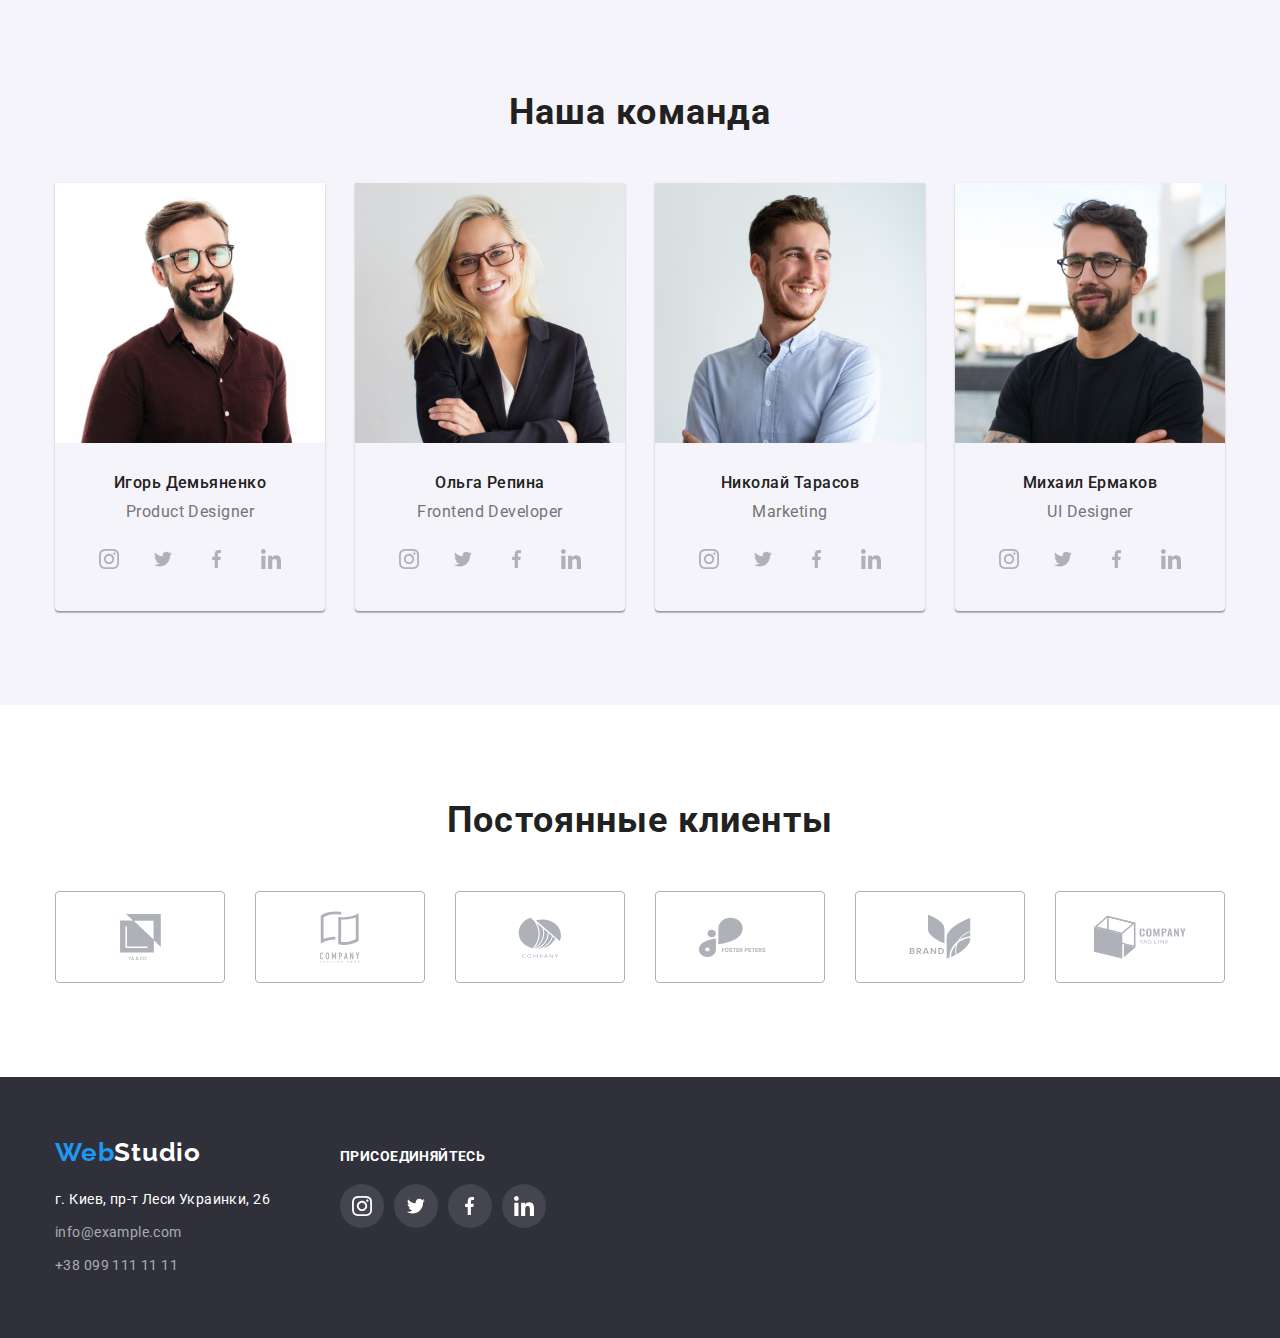
==== commit a2e07d3e: "добавляет модальное окно и его анимацию" ====
--- a/index.html
+++ b/index.html
@@ -56,7 +56,7 @@
       <section class="section hero">
         <div class="container">
           <h1 class="hero-title">Эффективные решения <br />для вашего бизнеса</h1>
-          <button type="button" class="button">Заказать услугу</button>
+          <button data-modal-open type="button" class="button">Заказать услугу</button>
         </div>
       </section>
 
@@ -396,5 +396,15 @@
         </div>
       </div>
     </footer>
+    <div data-modal class="backdrop is-hidden">
+      <div class="modal">
+        <button data-modal-close class="close-button">
+          <svg width="11px" height="11px">
+            <use href="./images/icons.svg#icon-modal-close-button"></use>
+          </svg>
+        </button>
+      </div>
+    </div>
+    <script src="./js/modal.js"></script>
   </body>
 </html>
--- a/css/styles.css
+++ b/css/styles.css
@@ -7,6 +7,8 @@
     --main-background: #ffffff;
     --secondary-background: #f5f4fa;
     --icon-color: #afb1b8;
+    --transition-timing-function: cubic-bezier(0.4, 0, 0.2, 1);
+    --transition-duration: 250ms;
 }
 
 body {
@@ -31,7 +33,10 @@
 
 p {
     margin: 0px;
-}
+    margin-block-start: 0px;
+    margin-block-end: 0px;
+}
+
 
 img {
     display: block;
@@ -92,6 +97,10 @@
     margin-right: 50px;
 }
 
+.nav-item {
+    position: relative;
+}
+
 .nav-link {
     display: block;
     padding-top: 32px;
@@ -99,6 +108,8 @@
 
     color: inherit;
     text-decoration: none;
+
+    transition: color var(--transition-duration) var(--transition-timing-function);
 }
 
 .nav-link:hover,
@@ -130,6 +141,8 @@
     line-height: 1.14;
     letter-spacing: 0.02em;
     text-decoration: none;
+
+    transition: color var(--transition-duration) var(--transition-timing-function);
 }
 
 .header-icon {
@@ -139,6 +152,21 @@
 
 .current-link {
     color: var(--brand-color);
+}
+
+.nav-link.current-link::after {
+    position: absolute;
+    content: '';
+    left: 0;
+    bottom: -1px;
+
+
+    height: 4px;
+    width: 100%;
+    margin: 0;
+    padding: 0;
+    border-radius: 2px;
+    background-color: var(--brand-color);
 }
 
 /* Hero */
@@ -270,13 +298,13 @@
 }
 
 .activity-thumb {
+    position: absolute;
+    left: 0;
+    bottom: 0;
+
     display: flex;
     justify-content: center;
     align-items: center;
-
-    position: absolute;
-    left: 0%;
-    bottom: 0%;
 
     width: 370px;
     height: 70px;
@@ -288,7 +316,7 @@
     color: var(--white-color);
     font-weight: 700;
     text-transform: uppercase;
-
+    letter-spacing: 0.03em;
     font-size: 14px;
     line-height: 1.14;
 }
@@ -362,6 +390,8 @@
     color: var(--icon-color);
 
     border-radius: 50%;
+
+    transition: color var(--transition-duration) var(--transition-timing-function), background-color var(--transition-duration) var(--transition-timing-function);
 }
 
 .social-icon {
@@ -396,6 +426,8 @@
 
     border: 1px solid #afb1b8;
     border-radius: 4px;
+
+    transition: color var(--transition-duration) var(--transition-timing-function), border-color var(--transition-duration) var(--transition-timing-function);
 }
 
 .clients-icon {
@@ -452,6 +484,8 @@
 
     color: rgba(255, 255, 255, 0.6);
     text-decoration: none;
+
+    transition: color var(--transition-duration) var(--transition-timing-function);
 }
 
 .footer-contacts:hover,
@@ -476,6 +510,7 @@
 .social-link.footer {
     color: var(--white-color);
     background-color: rgba(255, 255, 255, 0.1);
+    transition: background-color var(--transition-duration) var(--transition-timing-function);
 }
 
 .social-link.footer:hover,
@@ -509,6 +544,7 @@
 
 .projects-button {
     padding: 6px 22px;
+    transition: box-shadow var(--transition-duration) var(--transition-timing-function), background-color var(--transition-duration) var(--transition-timing-function), color var(--transition-duration) var(--transition-timing-function);
 }
 
 .projects-button:hover,
@@ -532,6 +568,7 @@
     width: calc((100% - 60px) / 3);
     margin-right: 30px;
     margin-bottom: 30px;
+    transition: box-shadow var(--transition-duration) var(--transition-timing-function);
 }
 
 .projects-item:hover,
@@ -542,12 +579,40 @@
     cursor: pointer;
 }
 
+.projects-item:hover .image-text,
+.projects-item:focus .image-text {
+    transform: translate(0, -100%);
+
+}
+
 .projects-item:nth-last-child(-n + 3) {
     margin-bottom: 0px;
 }
 
 .projects-item:nth-child(3n) {
     margin-right: 0px;
+}
+
+.projects-image-wrap {
+    position: relative;
+    overflow: hidden;
+}
+
+.image-text {
+    position: absolute;
+    width: 100%;
+    height: 100%;
+
+    padding: 63px 24px;
+
+    color: var(--white-color);
+    background: rgba(33, 150, 243, 0.9);
+
+    font-size: 18px;
+    line-height: 1.56;
+    letter-spacing: 0.03em;
+
+    transition: transform var(--transition-duration) var(--transition-timing-function);
 }
 
 .projects-wrap {
@@ -574,4 +639,66 @@
     font-size: 16px;
     line-height: 1.87;
     letter-spacing: 0.03em;
+}
+
+/* Модальное ОКНО */
+
+.backdrop {
+    position: fixed;
+    top: 0;
+    left: 0;
+
+    width: 100%;
+    height: 100%;
+
+    opacity: 1;
+
+    transition: opacity var(--transition-duration) var(--transition-timing-function);
+
+    background: rgba(0, 0, 0, 0.2);
+}
+
+.backdrop.is-hidden {
+    opacity: 0;
+    pointer-events: none;
+}
+
+.backdrop.is-hidden .modal {
+    transform: translate(-50%, -50%) scale(0.9);
+}
+
+.modal {
+    position: absolute;
+    top: 50%;
+    left: 50%;
+    transform: translate(-50%, -50%) scale(1.1);
+
+    min-width: 528px;
+    min-height: 581px;
+    padding: 17px;
+
+    background-color: var(--white-color);
+
+    transition: transform var(--transition-duration) var(--transition-timing-function);
+}
+
+.close-button {
+    position: absolute;
+    top: 8px;
+    right: 8px;
+
+    width: 30px;
+    height: 30px;
+
+    background-color: var(--white-color);
+    border: 1px solid rgba(0, 0, 0, 0.1);
+    border-radius: 50%;
+    cursor: pointer;
+
+    transition: border-color var(--transition-duration) var(--transition-timing-function);
+}
+
+.close-button:hover,
+.close-button:focus {
+    border-color: var(--brand-color);
 }